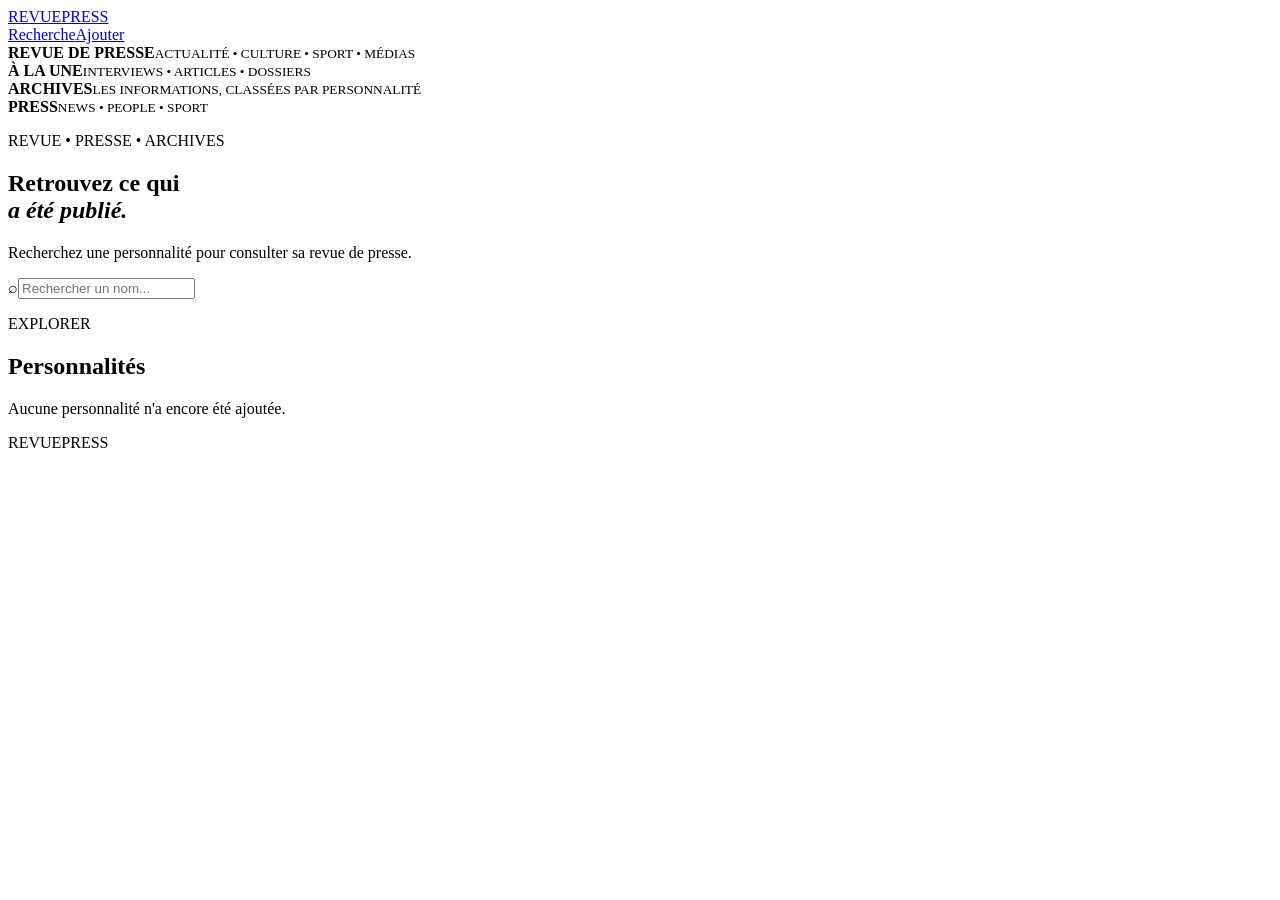
==== index.html @ 7c244407 "Add files via upload" ====
<!doctype html>
<html lang="fr">
<head>
<meta charset="utf-8">
<meta name="viewport" content="width=device-width,initial-scale=1">
<title>REVUEPRESS</title>
<link rel="stylesheet" href="style.css">
</head>
<body>
<header class="topbar">
  <a class="logo" href="index.html">REVUE<span>PRESS</span></a>
  <nav><a href="#recherche">Recherche</a><a href="admin.html">Ajouter</a></nav>
</header>
<main>
<section class="hero" id="recherche">
  <div class="papers" aria-hidden="true">
    <div class="paper p1"><b>REVUE DE PRESSE</b><small>ACTUALITÉ • CULTURE • SPORT • MÉDIAS</small></div>
    <div class="paper p2"><b>À LA UNE</b><small>INTERVIEWS • ARTICLES • DOSSIERS</small></div>
    <div class="paper p3"><b>ARCHIVES</b><small>LES INFORMATIONS, CLASSÉES PAR PERSONNALITÉ</small></div>
    <div class="paper p4"><b>PRESS</b><small>NEWS • PEOPLE • SPORT</small></div>
  </div>
  <div class="shade"></div>
  <div class="hero-content">
    <p class="kicker">REVUE • PRESSE • ARCHIVES</p>
    <h1>Retrouvez ce qui<br><i>a été publié.</i></h1>
    <p class="intro">Recherchez une personnalité pour consulter sa revue de presse.</p>
    <div class="search"><span>⌕</span><input id="search" placeholder="Rechercher un nom..." autocomplete="off"><div id="suggestions"></div></div>
  </div>
</section>
<section class="browse">
  <p class="kicker dark">EXPLORER</p>
  <h2>Personnalités</h2>
  <div id="cards" class="cards"></div>
  <p id="empty" class="empty">Aucune personnalité n'a encore été ajoutée.</p>
</section>
</main>
<footer>REVUEPRESS</footer>
<script src="app.js"></script>
</body>
</html>
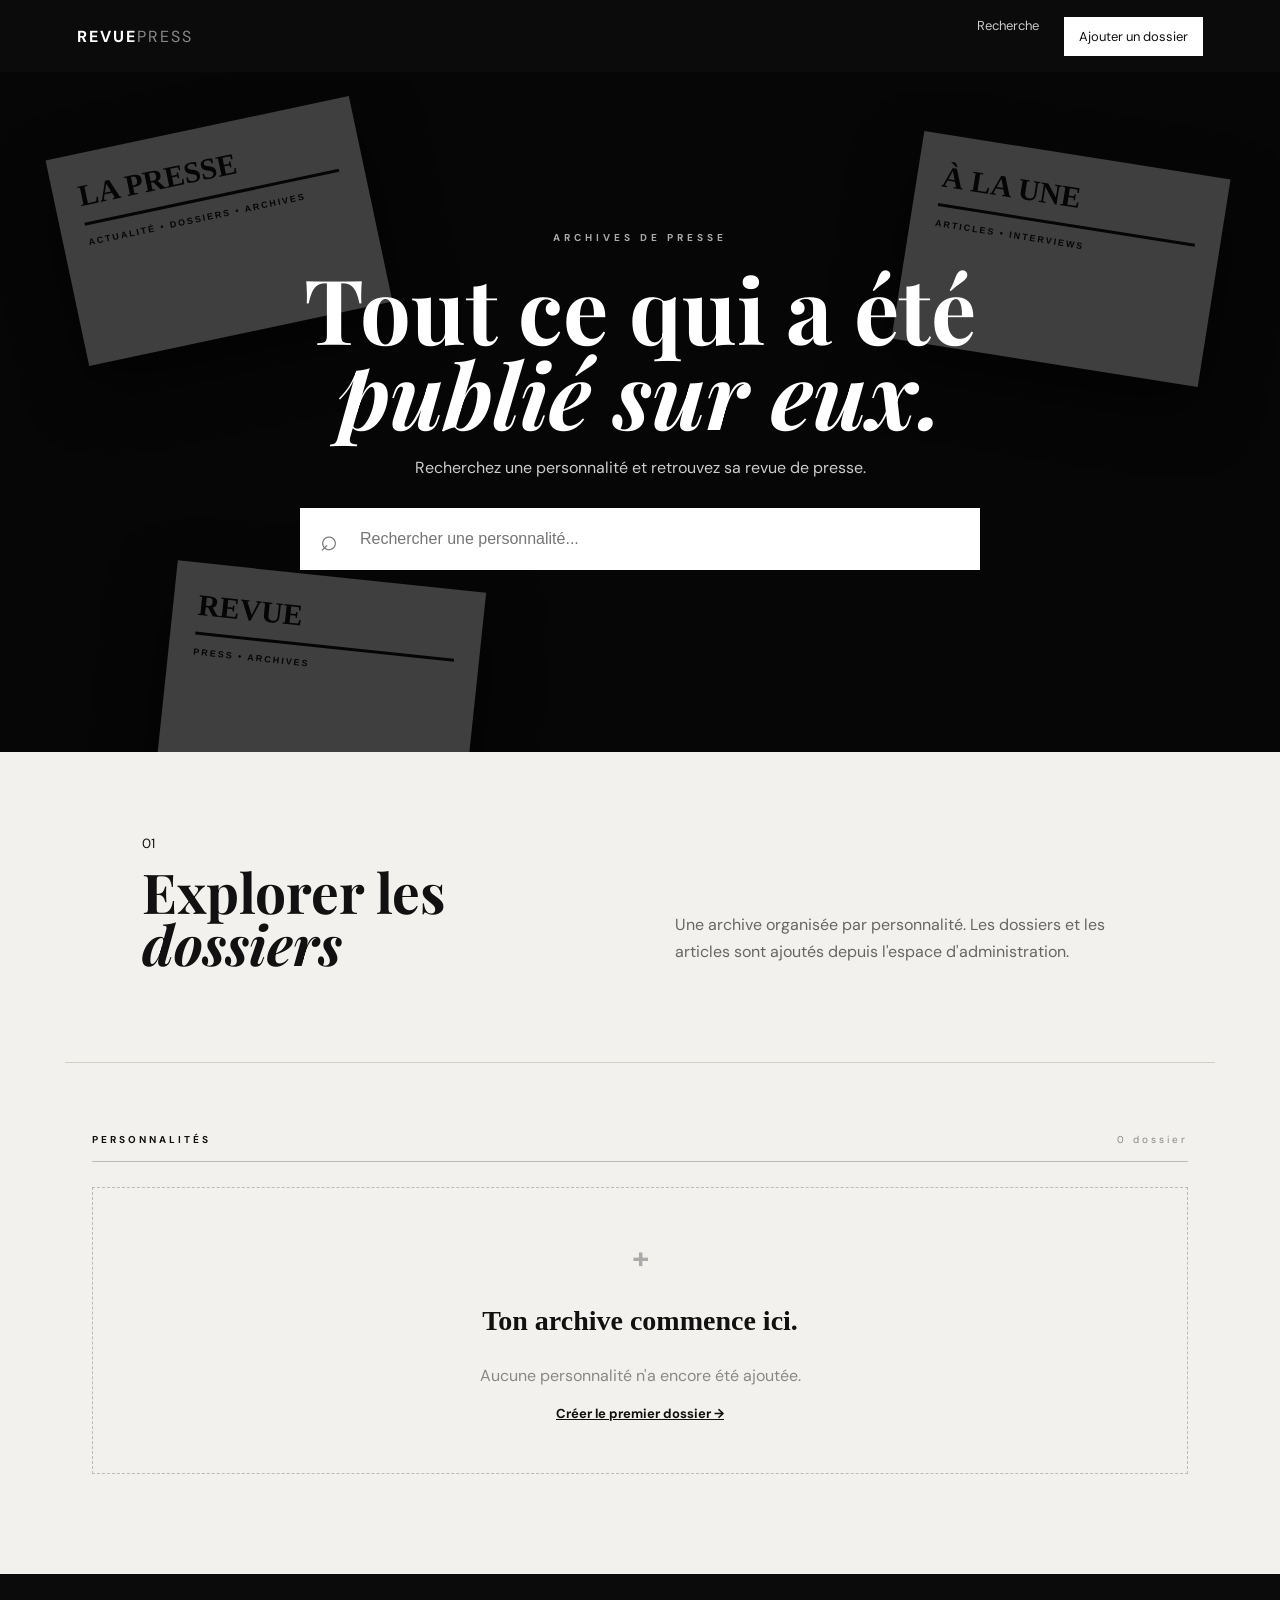
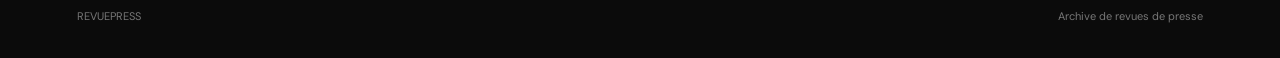
==== commit f7ce0aec: "Add files via upload" ====
--- a/index.html
+++ b/index.html
@@ -1,40 +1 @@
-<!doctype html>
-<html lang="fr">
-<head>
-<meta charset="utf-8">
-<meta name="viewport" content="width=device-width,initial-scale=1">
-<title>REVUEPRESS</title>
-<link rel="stylesheet" href="style.css">
-</head>
-<body>
-<header class="topbar">
-  <a class="logo" href="index.html">REVUE<span>PRESS</span></a>
-  <nav><a href="#recherche">Recherche</a><a href="admin.html">Ajouter</a></nav>
-</header>
-<main>
-<section class="hero" id="recherche">
-  <div class="papers" aria-hidden="true">
-    <div class="paper p1"><b>REVUE DE PRESSE</b><small>ACTUALITÉ • CULTURE • SPORT • MÉDIAS</small></div>
-    <div class="paper p2"><b>À LA UNE</b><small>INTERVIEWS • ARTICLES • DOSSIERS</small></div>
-    <div class="paper p3"><b>ARCHIVES</b><small>LES INFORMATIONS, CLASSÉES PAR PERSONNALITÉ</small></div>
-    <div class="paper p4"><b>PRESS</b><small>NEWS • PEOPLE • SPORT</small></div>
-  </div>
-  <div class="shade"></div>
-  <div class="hero-content">
-    <p class="kicker">REVUE • PRESSE • ARCHIVES</p>
-    <h1>Retrouvez ce qui<br><i>a été publié.</i></h1>
-    <p class="intro">Recherchez une personnalité pour consulter sa revue de presse.</p>
-    <div class="search"><span>⌕</span><input id="search" placeholder="Rechercher un nom..." autocomplete="off"><div id="suggestions"></div></div>
-  </div>
-</section>
-<section class="browse">
-  <p class="kicker dark">EXPLORER</p>
-  <h2>Personnalités</h2>
-  <div id="cards" class="cards"></div>
-  <p id="empty" class="empty">Aucune personnalité n'a encore été ajoutée.</p>
-</section>
-</main>
-<footer>REVUEPRESS</footer>
-<script src="app.js"></script>
-</body>
-</html>+<!doctype html><html lang="fr"><head><meta charset="utf-8"><meta name="viewport" content="width=device-width,initial-scale=1"><title>REVUEPRESS</title><link rel="stylesheet" href="style.css"></head><body><header><a href="index.html">REVUE<span>PRESS</span></a><nav><a href="#recherche">Recherche</a><a href="admin.html">Ajouter un dossier</a></nav></header><section class="hero" id="recherche"><div class="paper p1"><b>LA PRESSE</b><small>ACTUALITÉ • DOSSIERS • ARCHIVES</small></div><div class="paper p2"><b>À LA UNE</b><small>ARTICLES • INTERVIEWS</small></div><div class="paper p3"><b>REVUE</b><small>PRESS • ARCHIVES</small></div><div class="shade"></div><div class="heroText"><label>ARCHIVES DE PRESSE</label><h1>Tout ce qui a été<br><i>publié sur eux.</i></h1><p>Recherchez une personnalité et retrouvez sa revue de presse.</p><div class="search"><span>⌕</span><input id="search" placeholder="Rechercher une personnalité..."><div id="suggestions"></div></div></div></section><section class="intro"><div><small>01</small><h2>Explorer les<br><i>dossiers</i></h2></div><p>Une archive organisée par personnalité. Les dossiers et les articles sont ajoutés depuis l'espace d'administration.</p></section><section class="people"><div class="title"><b>PERSONNALITÉS</b><span id="counter">0 dossier</span></div><div id="cards" class="cards"></div><div id="empty" class="empty"><strong>+</strong><h3>Ton archive commence ici.</h3><p>Aucune personnalité n'a encore été ajoutée.</p><a href="admin.html">Créer le premier dossier →</a></div></section><footer>REVUEPRESS <span>Archive de revues de presse</span></footer><script src="app.js"></script></body></html>
--- a/style.css
+++ b/style.css
@@ -0,0 +1 @@
+@import url('https://fonts.googleapis.com/css2?family=DM+Sans:wght@400;600;700&family=Playfair+Display:ital,wght@0,700;1,700&display=swap');*{box-sizing:border-box}body{margin:0;background:#f3f1ed;color:#111;font-family:'DM Sans',Arial}header{height:72px;background:#0b0b0b;color:#fff;display:flex;align-items:center;justify-content:space-between;padding:0 6vw;position:sticky;top:0;z-index:10}header>a{color:#fff;text-decoration:none;font-weight:700;letter-spacing:2px}header>a span{color:#888;font-weight:400}nav{display:flex;gap:25px}nav a{color:#ccc;text-decoration:none;font-size:13px}nav a:last-child{background:#fff;color:#111;padding:11px 15px}.hero{height:680px;background:#151515;position:relative;overflow:hidden;display:grid;place-items:center;color:#fff}.paper{position:absolute;background:#eee;color:#111;width:310px;height:210px;padding:25px;font-family:Georgia;box-shadow:0 25px 60px #0009}.paper b{display:block;font-size:30px;border-bottom:3px solid;padding-bottom:10px}.paper small{display:block;font:700 9px Arial;letter-spacing:2px;margin-top:12px}.p1{left:5%;top:8%;transform:rotate(-12deg)}.p2{right:5%;top:12%;transform:rotate(9deg)}.p3{left:13%;bottom:-5%;transform:rotate(6deg)}.shade{position:absolute;inset:0;background:#000b}.heroText{position:relative;z-index:2;text-align:center;width:90%;max-width:900px}.heroText label{font-size:10px;letter-spacing:4px;color:#aaa;font-weight:700}.heroText h1{font:700 clamp(50px,8vw,90px)/.95 'Playfair Display',Georgia;margin:20px 0}.heroText p{color:#ccc}.search{position:relative;max-width:680px;margin:30px auto}.search>span{position:absolute;left:20px;top:12px;font-size:30px;color:#777}.search input{width:100%;height:62px;border:0;padding:0 20px 0 60px;font-size:16px;outline:0}.suggestion{background:#fff;color:#111;text-align:left;padding:15px 20px;border-top:1px solid #ddd;cursor:pointer}.intro{max-width:1150px;margin:auto;padding:80px 6vw;display:grid;grid-template-columns:1fr 1fr;gap:70px;border-bottom:1px solid #d4d0ca}.intro h2{font:700 55px/.95 'Playfair Display',Georgia;margin:12px 0}.intro p{color:#666;line-height:1.7;align-self:end}.people{max-width:1250px;margin:auto;padding:70px 6vw 100px}.title{display:flex;justify-content:space-between;border-bottom:1px solid #bbb;padding-bottom:15px;margin-bottom:25px;font-size:10px;letter-spacing:3px}.title span{color:#888}.cards{display:grid;grid-template-columns:repeat(auto-fill,minmax(220px,1fr));gap:22px}.card{background:#fff;color:#111;text-decoration:none}.card-img{height:260px;background:#ddd;display:grid;place-items:center;overflow:hidden}.card-img img{width:100%;height:100%;object-fit:cover}.initials{font:700 50px Georgia;color:#aaa}.card-body{padding:18px}.card-body small{color:#888;font-size:9px;letter-spacing:2px}.card-body h3{font:700 24px Georgia;margin:8px 0}.card-body p{font-size:12px;color:#666}.empty{text-align:center;padding:50px;border:1px dashed #bbb}.empty strong{font-size:30px;color:#aaa}.empty h3{font:700 28px Georgia}.empty p{color:#888}.empty a{color:#111;font-weight:700;font-size:13px}footer{background:#0b0b0b;color:#777;padding:35px 6vw;font-size:11px;display:flex;justify-content:space-between}.admin{max-width:850px;margin:auto;padding:70px 6vw}.admin>small{letter-spacing:3px;color:#777}.admin h1{font:700 58px Georgia;margin:12px 0}.admin>p{color:#666}.form{background:#fff;padding:30px;margin-top:25px}.form h2{font:700 30px Georgia}.form label{display:block;font-size:11px;font-weight:700;margin:18px 0}.form input,.form textarea,.form select{display:block;width:100%;padding:14px;margin-top:7px;border:1px solid #ddd;font:inherit}.form textarea{min-height:120px}.form button{background:#111;color:#fff;border:0;padding:14px 20px;font-weight:700}.profileHead{background:#151515;color:#fff;padding:70px 8vw;display:grid;grid-template-columns:310px 1fr;gap:55px;align-items:center}.profilePhoto{height:370px;background:#292929;display:grid;place-items:center;overflow:hidden}.profilePhoto img{width:100%;height:100%;object-fit:cover}.profileHead h1{font:700 70px Georgia;margin:12px 0}.profileHead p{color:#ccc;line-height:1.7}.press{max-width:1000px;margin:auto;padding:70px 6vw}.press h2{font:700 46px Georgia}.article{background:#fff;padding:18px;display:grid;grid-template-columns:190px 1fr;gap:25px;margin:16px 0}.articleImg{height:125px;background:#ddd}.articleImg img{width:100%;height:100%;object-fit:cover}.article h3{font:700 25px Georgia;margin:8px 0}.article small{color:#888}.article a{color:#111;font-weight:700;font-size:12px}@media(max-width:700px){.hero{height:630px}.paper{opacity:.4}.p1{left:-100px}.p2{right:-100px}.intro{grid-template-columns:1fr;gap:20px}.profileHead{grid-template-columns:1fr;padding:45px 6vw}.profileHead h1{font-size:48px}.article{grid-template-columns:1fr}nav a:first-child{display:none}}
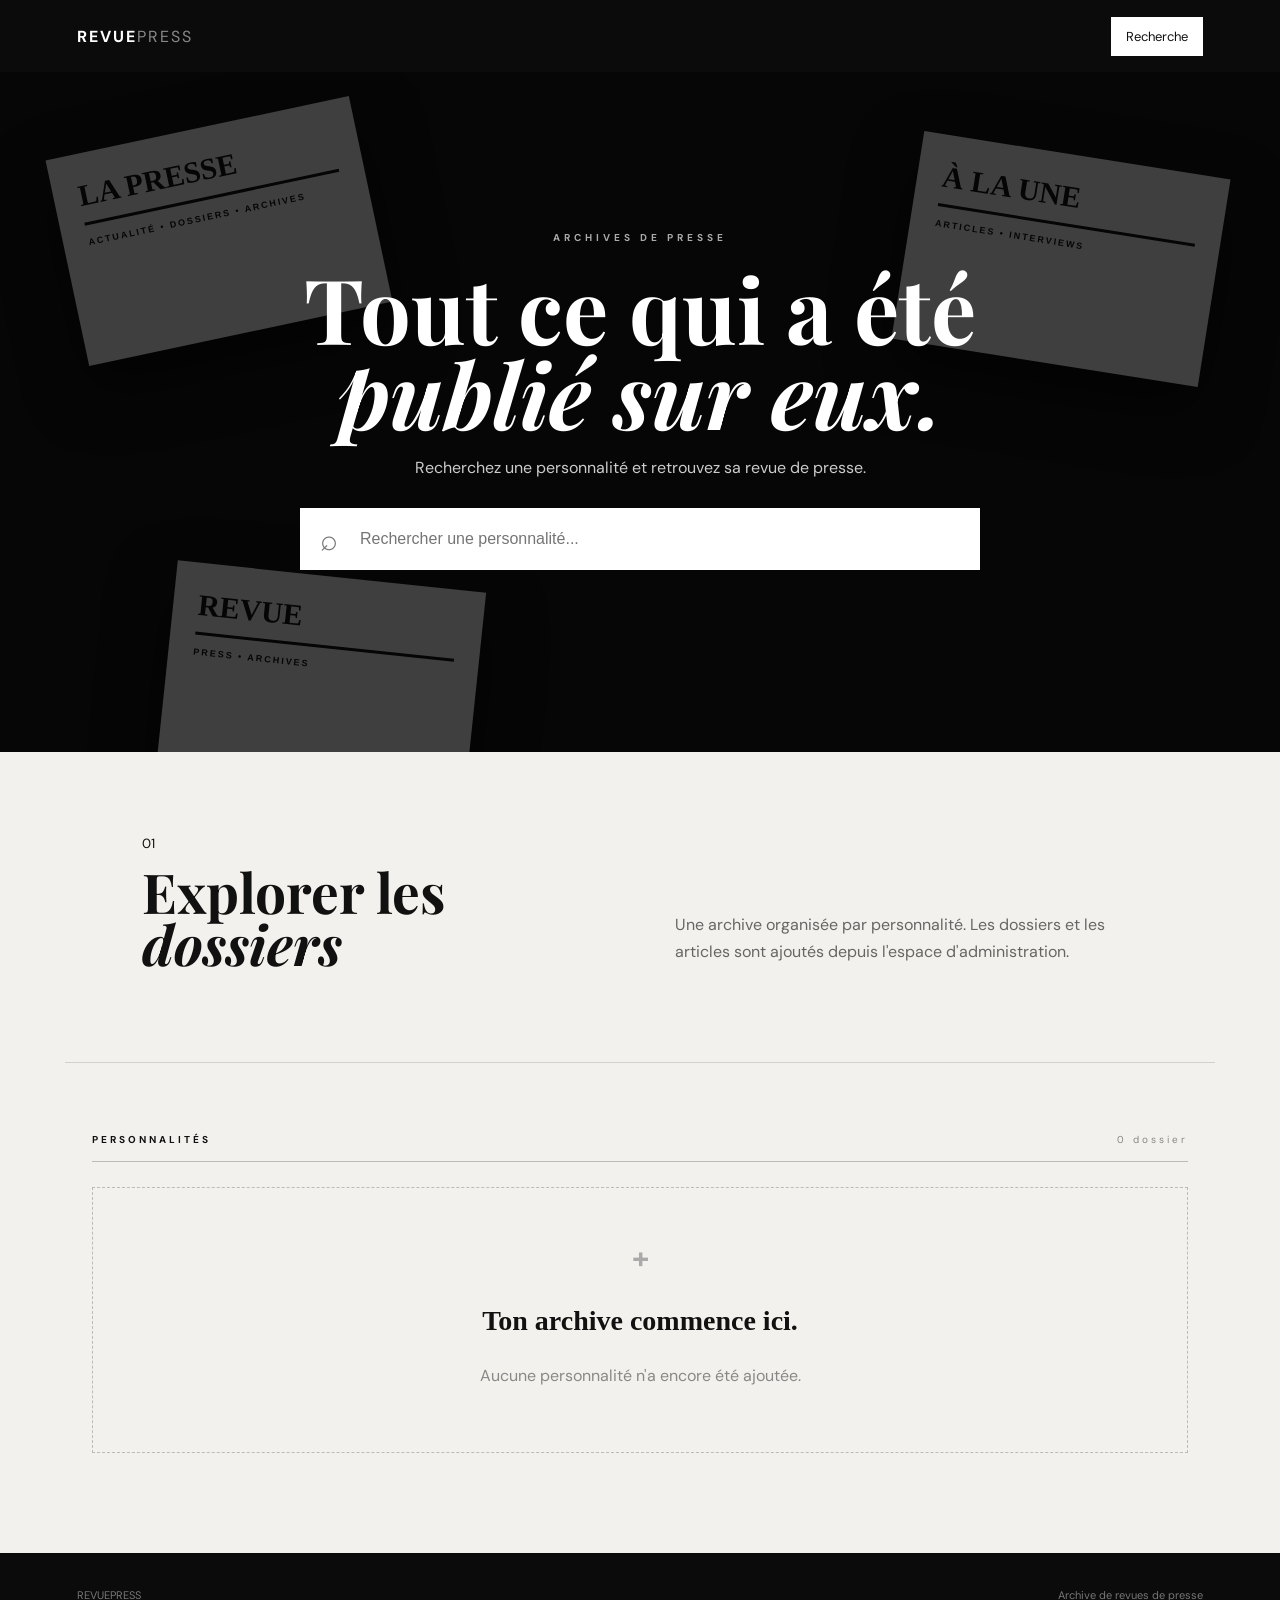
==== commit 2ea98f2c: "Add files via upload" ====
--- a/index.html
+++ b/index.html
@@ -1 +1 @@
-<!doctype html><html lang="fr"><head><meta charset="utf-8"><meta name="viewport" content="width=device-width,initial-scale=1"><title>REVUEPRESS</title><link rel="stylesheet" href="style.css"></head><body><header><a href="index.html">REVUE<span>PRESS</span></a><nav><a href="#recherche">Recherche</a><a href="admin.html">Ajouter un dossier</a></nav></header><section class="hero" id="recherche"><div class="paper p1"><b>LA PRESSE</b><small>ACTUALITÉ • DOSSIERS • ARCHIVES</small></div><div class="paper p2"><b>À LA UNE</b><small>ARTICLES • INTERVIEWS</small></div><div class="paper p3"><b>REVUE</b><small>PRESS • ARCHIVES</small></div><div class="shade"></div><div class="heroText"><label>ARCHIVES DE PRESSE</label><h1>Tout ce qui a été<br><i>publié sur eux.</i></h1><p>Recherchez une personnalité et retrouvez sa revue de presse.</p><div class="search"><span>⌕</span><input id="search" placeholder="Rechercher une personnalité..."><div id="suggestions"></div></div></div></section><section class="intro"><div><small>01</small><h2>Explorer les<br><i>dossiers</i></h2></div><p>Une archive organisée par personnalité. Les dossiers et les articles sont ajoutés depuis l'espace d'administration.</p></section><section class="people"><div class="title"><b>PERSONNALITÉS</b><span id="counter">0 dossier</span></div><div id="cards" class="cards"></div><div id="empty" class="empty"><strong>+</strong><h3>Ton archive commence ici.</h3><p>Aucune personnalité n'a encore été ajoutée.</p><a href="admin.html">Créer le premier dossier →</a></div></section><footer>REVUEPRESS <span>Archive de revues de presse</span></footer><script src="app.js"></script></body></html>+<!doctype html><html lang="fr"><head><meta charset="utf-8"><meta name="viewport" content="width=device-width,initial-scale=1"><title>REVUEPRESS</title><link rel="stylesheet" href="style.css"></head><body><header><a href="index.html">REVUE<span>PRESS</span></a><nav><a href="#recherche">Recherche</a></nav></header><section class="hero" id="recherche"><div class="paper p1"><b>LA PRESSE</b><small>ACTUALITÉ • DOSSIERS • ARCHIVES</small></div><div class="paper p2"><b>À LA UNE</b><small>ARTICLES • INTERVIEWS</small></div><div class="paper p3"><b>REVUE</b><small>PRESS • ARCHIVES</small></div><div class="shade"></div><div class="heroText"><label>ARCHIVES DE PRESSE</label><h1>Tout ce qui a été<br><i>publié sur eux.</i></h1><p>Recherchez une personnalité et retrouvez sa revue de presse.</p><div class="search"><span>⌕</span><input id="search" placeholder="Rechercher une personnalité..."><div id="suggestions"></div></div></div></section><section class="intro"><div><small>01</small><h2>Explorer les<br><i>dossiers</i></h2></div><p>Une archive organisée par personnalité. Les dossiers et les articles sont ajoutés depuis l'espace d'administration.</p></section><section class="people"><div class="title"><b>PERSONNALITÉS</b><span id="counter">0 dossier</span></div><div id="cards" class="cards"></div><div id="empty" class="empty"><strong>+</strong><h3>Ton archive commence ici.</h3><p>Aucune personnalité n'a encore été ajoutée.</p></div></section><footer>REVUEPRESS <span>Archive de revues de presse</span></footer><script src="app.js"></script></body></html>
